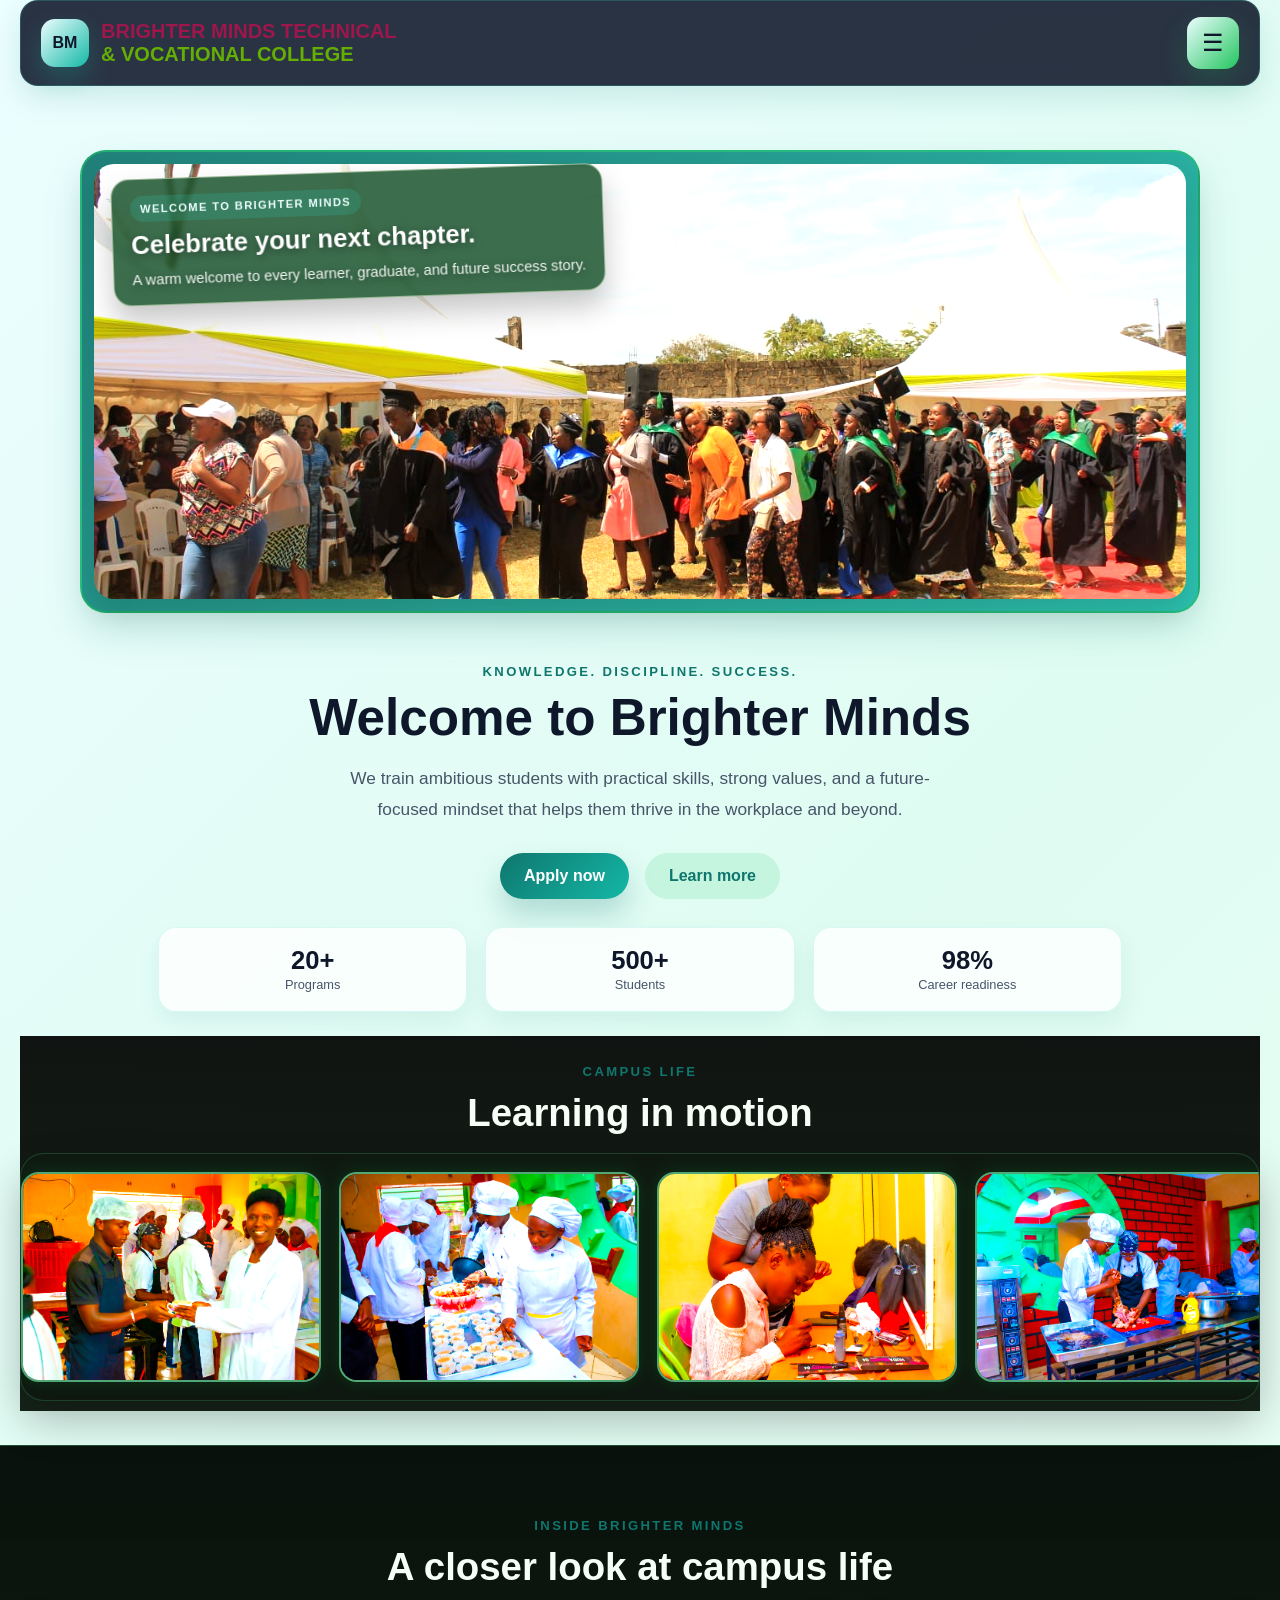
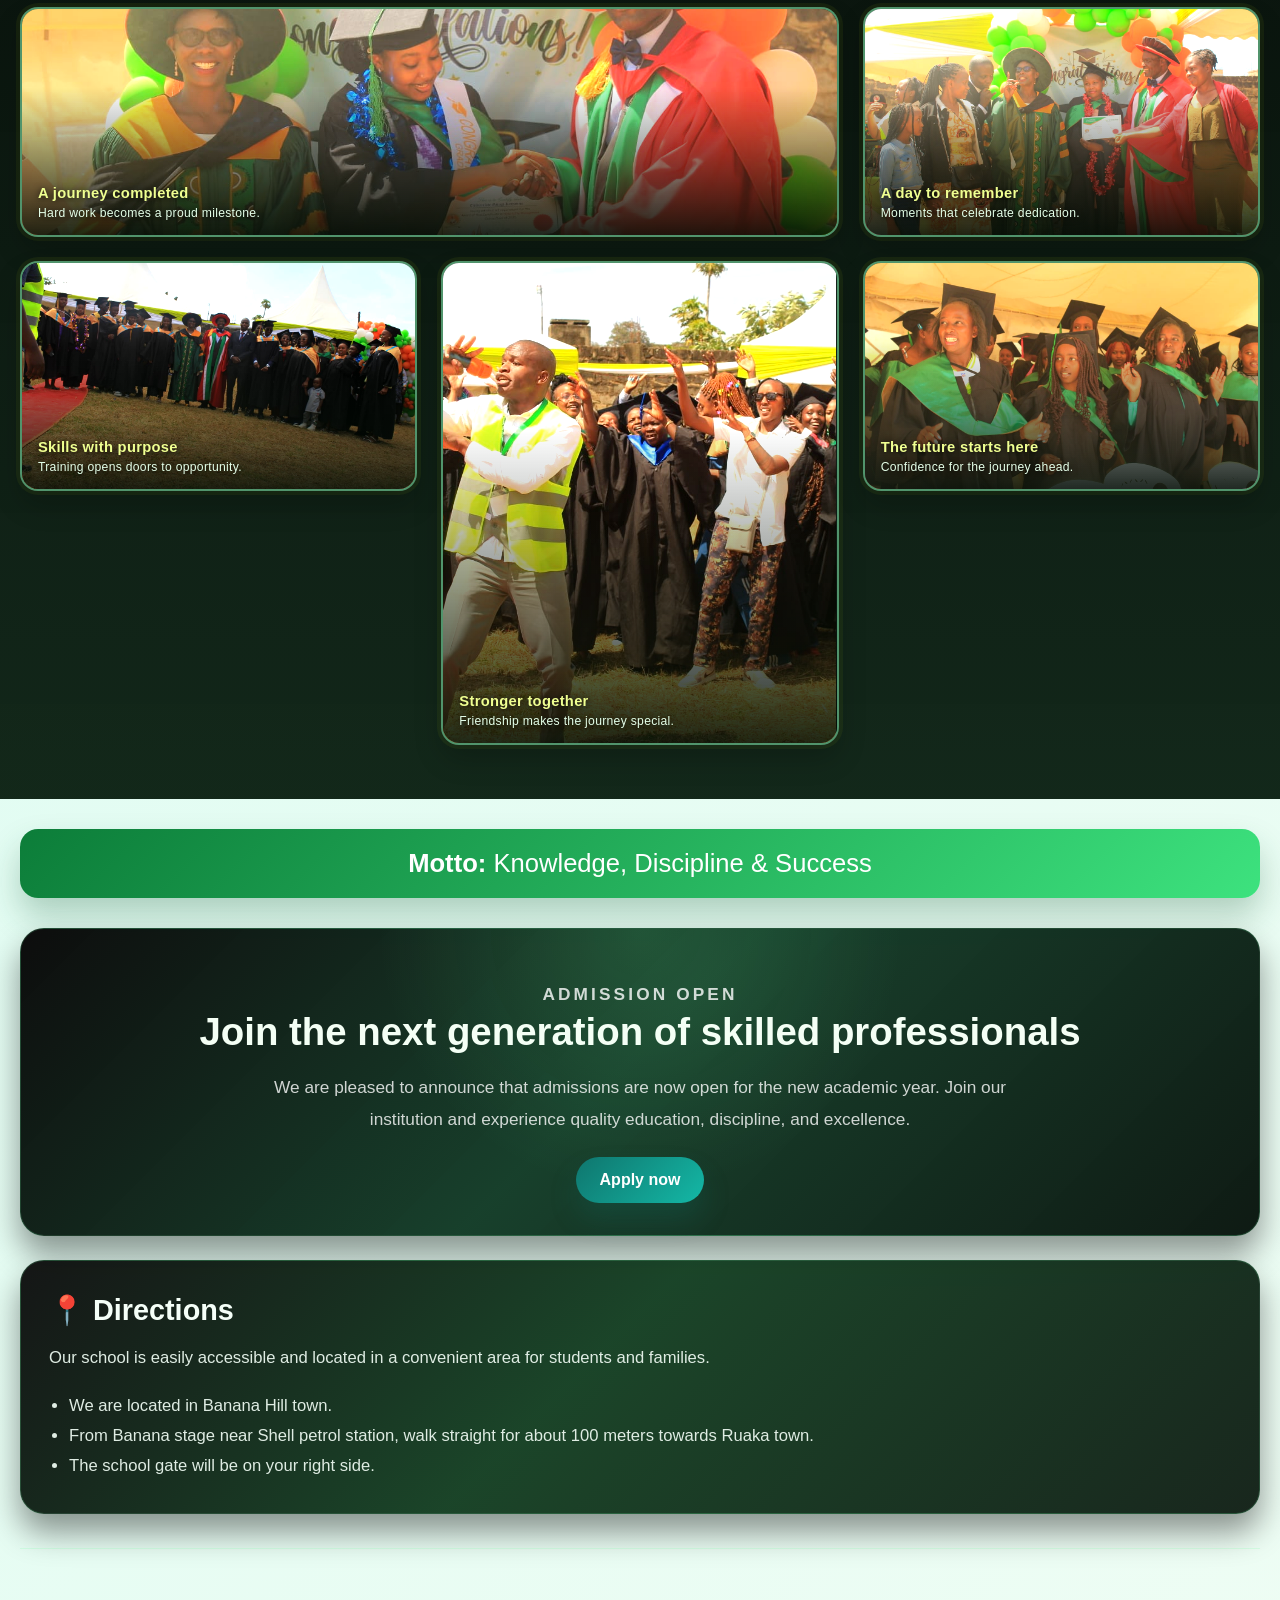
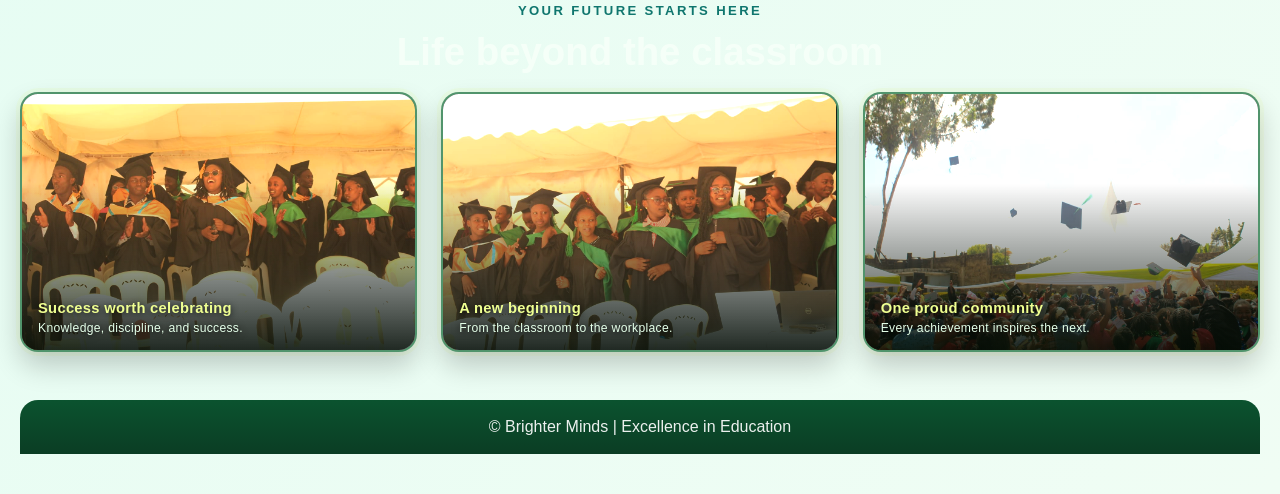
==== index.html @ 49695c00 "Update index.html" ====
<!DOCTYPE html>
<html lang="en">
  <head>
    <meta charset="UTF-8" />
    <meta name="viewport" content="width=device-width, initial-scale=1.0" />
    <meta name="theme-style-mode" content="1" />
    <meta name="robots" content="index,follow" />
    <meta
      name="description"
      content="Brighter Minds College and Brighter Minds Vocational offer practical, career-focused technical and vocational training, admissions, and student support in Kenya."
    />
    <meta
      name="keywords"
      content="Brighter Minds, Brighter Minds College, Brighter Minds Vocational, BMTVc, Brighter Minds Technical and Vocational College, vocational college, technical college, Kenya college, admissions"
    />
    <meta name="author" content="Brighter Minds" />
    <meta property="og:title" content="Brighter Minds College | Brighter Minds Vocational | BMTVc" />
    <meta
      property="og:description"
      content="Career-focused technical and vocational education at Brighter Minds College and Brighter Minds Vocational. Admissions open for new students."
    />
    <meta property="og:type" content="website" />
    <title>Brighter Minds College | Brighter Minds Vocational | BMTVc</title>
    <link rel="stylesheet" href="style1.css" />
  </head>

  <body>
    <div class="page-shell">
      <nav class="topbar" aria-label="Main navigation">
        <div class="brand">
          <span class="brand-mark">BM</span>
          <div>
            <strong style="font-size: 20px; color: #9d174d"><b>BRIGHTER MINDS TECHNICAL</b></strong>
            <small style="font-size: 20px;color: #65af05"><b>& VOCATIONAL COLLEGE</b></small>
          </div>
        </div>

        <div class="dropdown">
          <button class="menu-button" type="button" aria-label="Open menu">☰</button>
          <div class="dropdown-content">
             <a href="index1.html">Courses offered</a>
            <a href="index2.html">Contact information</a>
            <a href="#admission">Admissions</a>
            <a href="#directions">Directions</a>
            <a href="about.html">About us</a>
            <a href="mailto:brightermindsvocational@gmail.com?subject=Admission%20Inquiry">Email us</a>
            <a href="tel:+254726301589">Call us</a>
          </div>
        </div>
      </nav>

      <header class="hero">
        <div class="hero-text">
          <p class="eyebrow">Knowledge. Discipline. Success.</p>
          <h1>Welcome to Brighter Minds</h1>
          <p class="lead">
            We train ambitious students with practical skills, strong values, and a
            future-focused mindset that helps them thrive in the workplace and beyond.
          </p>

          <div class="cta-row">
            <a class="primary-btn" href="#admission">Apply now</a>
            <a class="secondary-btn" href="about.html">Learn more</a>
          </div>

          <ul class="mini-stats">
            <li><strong>20+</strong><span>Programs</span></li>
            <li><strong>500+</strong><span>Students</span></li>
            <li><strong>98%</strong><span>Career readiness</span></li>
          </ul>
        </div>

        <div class="hero-visual">
          <img src="bright11.jpeg" alt="Graduates celebrating at Brighter Minds" />

          <div class="hero-overlay">
            <span class="overlay-tag">Welcome to Brighter Minds</span>
            <h3>Celebrate your next chapter.</h3>
            <p>A warm welcome to every learner, graduate, and future success story.</p>
          </div>
        </div>
      </header>

      <main>
        <section class="gallery-section">
          <div class="section-heading">
            <p class="eyebrow">Campus life</p>
            <h2>Learning in motion</h2>
          </div>

          <div class="marquee" aria-label="Brighter Minds gallery">
            <div class="marquee-track">
              <img src="bright1.jpg" alt="Student learning" />
              <img src="bright2.jpg" alt="School environment" />
              <img src="bright3.jpg" alt="Training activity" />
              <img src="bright4.jpg" alt="Classroom" />
              <img src="bright5.jpg" alt="Students outdoors" />
              <img src="bright6.jpg" alt="Vocational training" />
              <img src="bright7.jpg" alt="Academic life" />
              <img src="bright8.jpg" alt="Student engagement" />
              <img src="bright9.jpg" alt="Community learning" />
              <img src="bright10.jpg" alt="School community" />
            </div>
          </div>
        </section>

        <section class="featured-gallery" aria-labelledby="featured-gallery-title">
          <div class="section-heading">
            <p class="eyebrow">Inside Brighter Minds</p>
            <h2 id="featured-gallery-title">A closer look at campus life</h2>
          </div>

          <div class="image-grid image-grid--wide">
            <figure class="image-grid-item">
              <img src="bright13.jpeg" alt="Students celebrating their graduation journey" loading="lazy" />
              <figcaption><strong>A journey completed</strong><span>Hard work becomes a proud milestone.</span></figcaption>
            </figure>
            <figure class="image-grid-item">
              <img src="bright14.jpeg" alt="Brighter Minds graduates marking a special day" loading="lazy" />
              <figcaption><strong>A day to remember</strong><span>Moments that celebrate dedication.</span></figcaption>
            </figure>
            <figure class="image-grid-item">
              <img src="bright15.jpeg" alt="Graduates celebrating their new qualifications" loading="lazy" />
              <figcaption><strong>Skills with purpose</strong><span>Training opens doors to opportunity.</span></figcaption>
            </figure>
            <figure class="image-grid-item">
              <img src="bright16.jpeg" alt="Brighter Minds students celebrating together" loading="lazy" />
              <figcaption><strong>Stronger together</strong><span>Friendship makes the journey special.</span></figcaption>
            </figure>
            <figure class="image-grid-item">
              <img src="bright17.jpeg" alt="Graduates looking forward to their future" loading="lazy" />
              <figcaption><strong>The future starts here</strong><span>Confidence for the journey ahead.</span></figcaption>
            </figure>
          </div>
        </section>

        <header class="motto-banner">
          <p><strong>Motto:</strong> Knowledge, Discipline & Success</p>
        </header>

        <section id="admission" class="admission">
          <p class="eyebrow accent">Admission open</p>
          <h2>Join the next generation of skilled professionals</h2>
          <p>
            We are pleased to announce that admissions are now open for the new academic
            year. Join our institution and experience quality education, discipline, and
            excellence.
          </p>
          <a class="primary-btn" href="BMSW/index2.html">Apply now</a>
        </section>

        <section id="directions" class="directions">
          <h3>📍 Directions</h3>
          <p>Our school is easily accessible and located in a convenient area for students and families.</p>
          <ul>
            <li>We are located in Banana Hill town.</li>
            <li>From Banana stage near Shell petrol station, walk straight for about 100 meters towards Ruaka town.</li>
            <li>The school gate will be on your right side.</li>
          </ul>
        </section>

        <section class="closing-gallery" aria-labelledby="closing-gallery-title">
          <div class="section-heading">
            <p class="eyebrow">Your future starts here</p>
            <h2 id="closing-gallery-title">Life beyond the classroom</h2>
          </div>
          <div class="closing-gallery-grid">
            <figure class="image-grid-item">
              <img src="bright18.jpeg" alt="Brighter Minds graduates celebrating success" loading="lazy" />
              <figcaption><strong>Success worth celebrating</strong><span>Knowledge, discipline, and success.</span></figcaption>
            </figure>
            <figure class="image-grid-item">
              <img src="bright19.jpeg" alt="Graduates celebrating a new beginning" loading="lazy" />
              <figcaption><strong>A new beginning</strong><span>From the classroom to the workplace.</span></figcaption>
            </figure>
            <figure class="image-grid-item">
              <img src="bright20.jpeg" alt="Brighter Minds graduation community" loading="lazy" />
              <figcaption><strong>One proud community</strong><span>Every achievement inspires the next.</span></figcaption>
            </figure>
          </div>
        </section>
      </main>

      <footer class="site-footer">
        <p>© Brighter Minds | Excellence in Education</p>
      </footer>
    </div>

    <script>
      const dropdown = document.querySelector('.dropdown');
      const menuButton = document.querySelector('.menu-button');

      if (dropdown && menuButton) {
        menuButton.addEventListener('click', function (event) {
          event.stopPropagation();
          dropdown.classList.toggle('open');
        });

        document.addEventListener('click', function (event) {
          if (!dropdown.contains(event.target)) {
            dropdown.classList.remove('open');
          }
        });
      }
    </script>
  </body>
</html>
---- style1.css ----
:root {
  --bg: #f4fbff;
  --surface: rgba(255, 255, 255, 0.82);
  --surface-alt: #e0f2fe;
  --primary: #0f766e;
  --primary-dark: #ecfeff;
  --accent: #22c55e;
  --secondary: #14b8a6;
  --text: #0f172a;
  --muted: #475569;
  --shadow: 0 22px 45px rgba(15, 118, 110, 0.18);
}

* {
  box-sizing: border-box;
}

html {
  scroll-behavior: smooth;
}

body {
  margin: 0;
  font-family: Arial, Helvetica, sans-serif;
  background: linear-gradient(135deg, #ecfeff 0%, #dffcf2 35%, #f0fdf4 100%);
  color: var(--text);
  overflow-x: hidden;
}

img {
  max-width: 100%;
  display: block;
}

button,
a {
  font: inherit;
}

.page-shell {
  width: min(100% - 40px, 1360px);
  margin: 0 auto;
  padding: 0 0 40px;
}

.topbar {
  display: flex;
  align-items: center;
  justify-content: space-between;
  gap: 16px;
  padding: 16px 20px;
  background: rgba(15, 23, 42, 0.88);
  border: 1px solid rgba(45, 212, 191, 0.22);
  backdrop-filter: blur(10px);
  box-shadow: 0 12px 30px rgba(15, 118, 110, 0.14);
  border-radius: 18px;
  position: sticky;
  top: 0;
  z-index: 50;
}

.brand {
  display: flex;
  align-items: center;
  gap: 12px;
  color: var(--primary-dark);
  text-decoration: none;
}

.brand strong {
  display: block;
  font-size: 1.1rem;
  color: #f8fafc;
}

.brand small {
  display: block;
  color: #dbeafe;
  text-decoration: none;
}

.brand strong {
  text-decoration: none;
}

.brand-mark {
  width: 48px;
  height: 48px;
  border-radius: 14px;
  display: grid;
  place-items: center;
  background: linear-gradient(135deg, var(--primary-dark) 0%, var(--secondary) 100%);
  color: #0f172a;
  font-weight: 700;
  box-shadow: 0 12px 24px rgba(20, 184, 166, 0.25);
}

.dropdown {
  position: relative;
  display: inline-block;
}

.menu-button {
  width: 52px;
  height: 52px;
  border: none;
  border-radius: 14px;
  background: linear-gradient(135deg, var(--primary-dark) 0%, var(--accent) 100%);
  color: #0f172a;
  font-size: 1.5rem;
  cursor: pointer;
  box-shadow: 0 12px 30px rgba(34, 197, 94, 0.2);
}

.dropdown-content {
  display: none;
  position: absolute;
  right: 0;
  top: calc(100% + 12px);
  min-width: 220px;
  padding: 10px;
  background: linear-gradient(180deg, rgba(15, 23, 42, 0.97) 0%, rgba(15, 23, 42, 0.97) 100%);
  border-radius: 16px;
  border: 1px solid rgba(45, 212, 191, 0.2);
  box-shadow: var(--shadow);
  z-index: 100;
}

.dropdown-content a {
  display: block;
  padding: 12px 14px;
  text-decoration: none;
  color: #ecfeff;
  border-radius: 10px;
}

.dropdown.open .dropdown-content,
.dropdown:hover .dropdown-content,
.dropdown:focus-within .dropdown-content {
  display: block;
}

.dropdown-content a:hover {
  background: linear-gradient(90deg, rgba(20, 184, 166, 0.18) 0%, rgba(34, 197, 94, 0.2) 100%);
  color: #f8fafc;
  box-shadow: inset 0 0 0 1px rgba(45, 212, 191, 0.18);
}

.hero {
  display: grid;
  grid-template-columns: 1fr;
  gap: clamp(28px, 4vw, 52px);
  align-items: center;
  padding: clamp(36px, 5vw, 72px) 0 24px;
}

.hero-text {
  order: 1;
  width: min(100%, 980px);
  margin: 0 auto;
  padding: 0 8px;
  text-align: center;
}

.eyebrow {
  margin: 0 0 12px;
  font-size: 0.82rem;
  letter-spacing: 0.18em;
  text-transform: uppercase;
  color: var(--primary);
  font-weight: 700;
}

.hero-text h1 {
  margin: 0;
  font-size: clamp(2.5rem, 4vw, 4.4rem);
  line-height: 1.05;
  color: #0f172a;
}

.lead {
  max-width: 620px;
  margin: 18px auto 0;
  font-size: 1.08rem;
  line-height: 1.8;
  color: var(--muted);
}

.cta-row {
  display: flex;
  align-items: center;
  justify-content: center;
  gap: 16px;
  margin-top: 28px;
  flex-wrap: wrap;
}

.primary-btn,
.secondary-btn {
  display: inline-flex;
  align-items: center;
  justify-content: center;
  padding: 14px 24px;
  border-radius: 999px;
  text-decoration: none;
  font-weight: 700;
  transition: transform 0.2s ease, box-shadow 0.2s ease;
}

.primary-btn {
  background: linear-gradient(135deg, var(--primary) 0%, var(--secondary) 100%);
  color: white;
  box-shadow: 0 16px 28px rgba(15, 118, 110, 0.24);
}

.secondary-btn {
  background: rgba(34, 197, 94, 0.14);
  color: var(--primary);
}

.primary-btn:hover,
.secondary-btn:hover {
  transform: translateY(-2px);
}

.mini-stats {
  list-style: none;
  padding: 0;
  margin: 28px 0 0;
  display: grid;
  grid-template-columns: repeat(3, minmax(120px, 1fr));
  gap: 18px;
}

.mini-stats li {
  padding: 18px 14px;
  background: rgba(255, 255, 255, 0.8);
  border-radius: 18px;
  box-shadow: 0 10px 22px rgba(15, 118, 110, 0.08);
  border: 1px solid rgba(45, 212, 191, 0.16);
}

.mini-stats strong {
  display: block;
  color: #0f172a;
  font-size: 1.6rem;
}

.mini-stats span {
  color: var(--muted);
  font-size: 0.8rem;
}

.hero-visual {
  position: relative;
  order: -1;
  width: min(100%, 1120px);
  margin: 0 auto;
  padding: 12px;
  border-radius: 26px;
  background: linear-gradient(135deg, rgba(15, 118, 110, 0.92), rgba(20, 184, 166, 0.88));
  border: 2px solid rgba(34, 197, 94, 0.55);
  box-shadow: 0 18px 38px rgba(15, 118, 110, 0.16);
  animation: heroFrameGlow 4s ease-in-out infinite;
}

.courses-shell {
  min-height: 100vh;
}

.courses-hero {
  display: grid;
  grid-template-columns: minmax(0, 1.4fr) minmax(280px, 0.6fr);
  gap: 28px;
  align-items: stretch;
  padding: clamp(48px, 7vw, 90px) 0 44px;
}

.courses-hero h1 {
  max-width: 760px;
  margin: 0;
  color: var(--text);
  font-size: clamp(2.8rem, 6vw, 5.8rem);
  line-height: 0.98;
  letter-spacing: -0.04em;
}

.courses-lead {
  max-width: 680px;
  margin: 22px 0 0;
  color: var(--muted);
  font-size: 1.12rem;
  line-height: 1.8;
}

.courses-cta {
  justify-content: flex-start;
  margin-top: 30px;
}

.courses-highlight {
  align-self: end;
  padding: 28px;
  color: #ecfeff;
  background: linear-gradient(145deg, #0f766e, #164e63);
  border: 1px solid rgba(45, 212, 191, 0.4);
  border-radius: 24px;
  box-shadow: 0 22px 42px rgba(15, 118, 110, 0.2);
}

.highlight-icon {
  display: grid;
  place-items: center;
  width: 52px;
  height: 52px;
  margin-bottom: 32px;
  border-radius: 15px;
  color: #0f172a;
  background: linear-gradient(135deg, #ccfbf1, #86efac);
  font-weight: 800;
}

.courses-highlight .eyebrow { color: #99f6e4; }

.courses-highlight h2 {
  margin: 0 0 12px;
  color: #f8fafc;
  font-size: clamp(1.6rem, 3vw, 2.3rem);
  line-height: 1.1;
}

.courses-highlight p:last-child {
  margin: 0;
  color: #ccfbf1;
  line-height: 1.7;
}

.course-directory {
  padding: 34px 0 70px;
}

.course-heading {
  max-width: 720px;
  margin-bottom: 28px;
}

.course-heading h2 {
  margin: 0;
  color: var(--text);
  font-size: clamp(2rem, 4vw, 3.4rem);
  line-height: 1.05;
}

.course-heading > p:last-child {
  margin: 14px 0 0;
  color: var(--muted);
  line-height: 1.7;
}

.course-grid {
  display: grid;
  grid-template-columns: repeat(3, minmax(0, 1fr));
  gap: 18px;
}

.course-card {
  position: relative;
  display: flex;
  min-height: 250px;
  flex-direction: column;
  padding: 24px;
  overflow: hidden;
  color: var(--text);
  text-decoration: none;
  background: rgba(255, 255, 255, 0.8);
  border: 1px solid rgba(15, 118, 110, 0.12);
  border-radius: 20px;
  box-shadow: 0 12px 28px rgba(15, 118, 110, 0.07);
  transition: transform 0.25s ease, box-shadow 0.25s ease, border-color 0.25s ease;
}

.course-card::after {
  position: absolute;
  right: -24px;
  bottom: -32px;
  width: 130px;
  height: 130px;
  content: "";
  border-radius: 50%;
  background: var(--card-accent, rgba(20, 184, 166, 0.12));
}

.course-card:hover {
  transform: translateY(-6px);
  border-color: var(--card-accent, rgba(20, 184, 166, 0.4));
  box-shadow: 0 22px 38px rgba(15, 118, 110, 0.14);
}

.course-number {
  position: relative;
  z-index: 1;
  color: var(--card-color, var(--primary));
  font-size: 0.8rem;
  font-weight: 800;
  letter-spacing: 0.14em;
}

.course-card h3 {
  position: relative;
  z-index: 1;
  margin: 38px 0 10px;
  color: var(--text);
  font-size: 1.45rem;
}

.course-card p {
  position: relative;
  z-index: 1;
  margin: 0;
  color: var(--muted);
  line-height: 1.65;
}

.course-link {
  position: relative;
  z-index: 1;
  display: inline-flex;
  gap: 8px;
  align-items: center;
  margin-top: auto;
  padding-top: 20px;
  color: var(--card-color, var(--primary));
  font-weight: 800;
}

.course-card--school { --card-color: #0f766e; --card-accent: rgba(20, 184, 166, 0.16); }
.course-card--ict { --card-color: #2563eb; --card-accent: rgba(96, 165, 250, 0.18); }
.course-card--barista { --card-color: #b45309; --card-accent: rgba(245, 158, 11, 0.18); }
.course-card--hospitality { --card-color: #d97706; --card-accent: rgba(251, 191, 36, 0.2); }
.course-card--care { --card-color: #0d9488; --card-accent: rgba(45, 212, 191, 0.18); }
.course-card--beauty { --card-color: #db2777; --card-accent: rgba(244, 114, 182, 0.18); }

@media (max-width: 820px) {
  .courses-hero { grid-template-columns: 1fr; }
  .courses-highlight { max-width: 560px; }
  .course-grid { grid-template-columns: repeat(2, minmax(0, 1fr)); }
}

@media (max-width: 560px) {
  .courses-hero { padding-top: 42px; }
  .courses-hero h1 { font-size: 2.8rem; }
  .courses-cta { align-items: stretch; flex-direction: column; }
  .courses-cta a { width: 100%; }
  .course-grid { grid-template-columns: 1fr; }
}

.hero-overlay {
  background: rgba(15, 23, 42, 0.64);
  backdrop-filter: blur(2px);
}

.hero-overlay .overlay-tag {
  background: rgba(45, 212, 191, 0.18);
  color: #ecfeff;
}

.hero-overlay h3,
.hero-overlay p {
  color: #f8fafc;
}

@media (max-width: 640px) {
  .page-shell { width: min(100% - 20px, 1360px); }
  .hero-text h1 { font-size: 2.2rem; }
  .mini-stats { grid-template-columns: 1fr; }
}

.hero-visual::before {
  content: "";
  position: absolute;
  inset: 14px;
  border: 2px solid rgba(255,255,255,0.9);
  border-radius: 20px;
  pointer-events: none;
}

.hero-overlay {
  position: absolute;
  left: 28px;
  top: 28px;
  z-index: 2;
  max-width: 72%;
  padding: 16px 18px 14px;
  border-radius: 18px;
  background: rgba(18, 78, 39, 0.82);
  border: 1px solid rgba(241, 255, 215, 0.5);
  backdrop-filter: blur(2px);
  box-shadow: 0 16px 28px rgba(0, 0, 0, 0.22);
  transform: rotate(-2deg);
  transform-origin: left top;
}

.overlay-tag {
  display: inline-block;
  margin-bottom: 8px;
  padding: 7px 10px;
  border-radius: 999px;
  font-size: 0.7rem;
  font-weight: 700;
  letter-spacing: 0.12em;
  text-transform: uppercase;
  background: rgba(83, 239, 126, 0.28);
  color: #f4fff5;
}

.hero-overlay h3 {
  margin: 0;
  color: #ffffff;
  font-size: clamp(1.3rem, 2vw, 2rem);
  line-height: 1.2;
  text-shadow: 0 2px 10px rgba(0, 0, 0, 0.45);
}

.hero-overlay p {
  margin: 8px 0 0;
  color: #f2f7f3;
  line-height: 1.5;
  font-size: 0.92rem;
  text-shadow: 0 2px 10px rgba(0, 0, 0, 0.45);
}

.hero-visual img {
  width: 100%;
  height: clamp(300px, 34vw, 440px);
  min-height: 0;
  object-fit: cover;
  object-position: center;
  border-radius: 20px;
  box-shadow: 0 14px 28px rgba(10, 38, 24, 0.14);
  filter: saturate(1.18) contrast(1.06) brightness(1.1);
  animation: heroReveal 0.9s ease-out both, heroFloat 5s 0.9s ease-in-out infinite;
}

.featured-gallery {
  width: 100vw;
  margin: 34px 0 0 calc(50% - 50vw);
  padding: 72px max(20px, calc((100vw - 1240px) / 2)) 54px;
  border-top: 1px solid rgba(105, 255, 154, 0.18);
  background: linear-gradient(180deg, rgba(5, 13, 7, 0.98), rgba(10, 31, 17, 0.96));
}

.image-grid {
  display: grid;
  grid-template-columns: repeat(3, minmax(0, 1fr));
  grid-auto-rows: 230px;
  gap: 24px;
  max-width: 1240px;
  margin: 0 auto;
}

.image-grid--wide .image-grid-item:nth-child(1),
.image-grid--wide .image-grid-item:nth-child(6) {
  grid-column: span 2;
}

.image-grid--wide .image-grid-item:nth-child(4),
.image-grid--wide .image-grid-item:nth-child(9) {
  grid-row: span 2;
}

.image-grid-item {
  position: relative;
  min-width: 0;
  margin: 0;
  overflow: hidden;
  border: 2px solid rgba(126, 231, 169, 0.58);
  border-radius: 18px;
  background: #132219;
  box-shadow: 0 14px 28px rgba(0, 0, 0, 0.2), 0 0 0 4px rgba(215, 245, 42, 0.06);
}

.image-grid-item--featured {
  grid-column: auto;
  grid-row: auto;
}

.image-grid-item img {
  width: 100%;
  height: 100%;
  object-fit: cover;
  filter: saturate(1.16) contrast(1.05) brightness(1.1);
  opacity: 0;
  transform: translateY(18px) scale(1.02);
  animation: imageFadeUp 0.8s ease forwards;
  transition: transform 0.45s ease, filter 0.45s ease;
}

.image-grid-item:nth-child(2) img { animation-delay: 0.12s; }
.image-grid-item:nth-child(3) img { animation-delay: 0.2s; }
.image-grid-item:nth-child(4) img { animation-delay: 0.28s; }
.image-grid-item:nth-child(5) img { animation-delay: 0.36s; }

.image-grid-item::after {
  content: "";
  position: absolute;
  inset: 35% 0 0;
  background: linear-gradient(transparent, rgba(2, 12, 5, 0.88));
  pointer-events: none;
}

.image-grid-item:hover img {
  transform: scale(1.06);
  filter: saturate(1.28) contrast(1.08) brightness(1.18);
}

.image-grid-item figcaption {
  position: absolute;
  right: 16px;
  bottom: 14px;
  left: 16px;
  z-index: 1;
  color: #efff91;
  font-size: 0.92rem;
  font-weight: 700;
  letter-spacing: 0.02em;
  text-shadow: 0 1px 7px rgba(0, 0, 0, 0.9);
}

.image-grid-item figcaption span {
  display: block;
  margin-top: 4px;
  color: #e4ffe9;
  font-size: 0.76rem;
  font-weight: 400;
  line-height: 1.35;
}

.closing-gallery {
  margin-top: 34px;
  padding: 54px 0 16px;
  border-top: 1px solid rgba(105, 255, 154, 0.18);
}

.closing-gallery-grid {
  display: grid;
  grid-template-columns: repeat(3, minmax(0, 1fr));
  gap: 24px;
}

.closing-gallery-grid .image-grid-item {
  height: 260px;
}

@keyframes heroFloat {
  0%, 100% {
    transform: translateY(0px);
  }
  50% {
    transform: translateY(-8px);
  }
}

@keyframes heroReveal {
  from {
    opacity: 0;
    filter: saturate(1.18) contrast(1.06) brightness(0.8);
  }
  to {
    opacity: 1;
    filter: saturate(1.18) contrast(1.06) brightness(1.1);
  }
}

@keyframes heroFrameGlow {
  0%, 100% {
    box-shadow: 0 18px 38px rgba(14, 127, 61, 0.18), 0 0 0 rgba(215, 245, 42, 0);
  }
  50% {
    box-shadow: 0 22px 44px rgba(14, 127, 61, 0.3), 0 0 24px rgba(215, 245, 42, 0.2);
  }
}

.gallery-section {
  padding: 28px 0 10px;
  background: linear-gradient(180deg, rgba(7, 10, 8, 0.96) 0%, rgba(14, 28, 17, 0.96) 100%);
}

.section-heading {
  margin-bottom: 18px;
  text-align: center;
}

.section-heading h2 {
  margin: 0;
  font-size: clamp(1.8rem, 3vw, 3rem);
  color: #f5fff8;
}

.marquee {
  overflow: hidden;
  position: relative;
  border-radius: 24px;
  background: rgba(15, 24, 17, 0.96);
  border: 1px solid rgba(105, 255, 154, 0.18);
  box-shadow: 0 20px 40px rgba(0, 0, 0, 0.25);
  padding: 18px 0;
}

.marquee-track {
  display: flex;
  align-items: center;
  gap: 18px;
  width: max-content;
  animation: scroll-right-left 26s linear infinite;
}

.marquee-track img {
  width: 300px;
  height: 210px;
  object-fit: cover;
  border-radius: 18px;
  flex-shrink: 0;
  border: 2px solid rgba(126, 231, 169, 0.62);
  filter: saturate(1.16) contrast(1.05) brightness(1.1);
  box-shadow: 0 12px 25px rgba(0, 0, 0, 0.1), 0 0 18px rgba(57, 217, 106, 0.16);
  animation: imageFloat 6s ease-in-out infinite alternate;
}

@keyframes imageFloat {
  0% {
    transform: translateY(0px) scale(1);
  }
  100% {
    transform: translateY(-6px) scale(1.02);
  }
}

@keyframes scroll-right-left {
  from {
    transform: translateX(0);
  }
  to {
    transform: translateX(-50%);
  }
}

@keyframes imageFadeUp {
  0% {
    opacity: 0;
    transform: translateY(18px) scale(1.02);
  }
  100% {
    opacity: 1;
    transform: translateY(0) scale(1);
  }
}

.motto-banner {
  margin: 30px 0;
  background: linear-gradient(135deg, #0c7d39 0%, #3de27e 100%);
  color: white;
  padding: 20px 18px;
  border-radius: 18px;
  text-align: center;
  box-shadow: 0 18px 32px rgba(29, 95, 59, 0.28);
}

.motto-banner p {
  margin: 0;
  font-size: clamp(1.2rem, 2vw, 2rem);
}

.admission,
.directions {
  margin-top: 24px;
  border-radius: 24px;
  padding: 32px 28px;
  background: linear-gradient(135deg, rgba(12, 12, 12, 0.96) 0%, rgba(18, 61, 32, 0.96) 45%, rgba(15, 30, 20, 0.96) 100%);
  box-shadow: 0 18px 32px rgba(0, 0, 0, 0.42);
  border: 1px solid rgba(113, 255, 172, 0.18);
}

.admission {
  text-align: center;
  background:
    radial-gradient(circle at top, rgba(105, 255, 154, 0.14), transparent 38%),
    linear-gradient(135deg, rgba(8, 8, 8, 0.98) 0%, rgba(15, 56, 35, 0.96) 48%, rgba(10, 22, 15, 0.98) 100%);
}

.accent {
  color: #d5f759;
}

.admission h2 {
  margin: 0;
  color: #f4fff5;
  font-size: clamp(2rem, 3vw, 3rem);
}

.admission p {
  max-width: 760px;
  margin: 18px auto 0;
  line-height: 1.8;
  color: rgba(255, 255, 255, 0.8);
  font-size: 1.08rem;
}

.admission .primary-btn {
  margin-top: 22px;
}

.directions h3 {
  margin: 0 0 14px;
  font-size: clamp(1.8rem, 2vw, 2.5rem);
  color: #f5fff8;
}

.directions p,
.directions li {
  color: #dfece3;
  line-height: 1.8;
  font-size: 1.04rem;
}

.directions ul {
  margin: 18px 0 0;
  padding-left: 20px;
}

.site-footer {
  background: linear-gradient(180deg, #0b532f 0%, #0b3d24 100%);
  color: rgba(255, 255, 255, 0.92);
  text-align: center;
  padding: 18px 20px;
  border-radius: 18px 18px 0 0;
  margin-top: 32px;
}

.site-footer p {
  margin: 0;
}

@media (max-width: 860px) {
  .hero {
    grid-template-columns: 1fr;
    padding-top: 28px;
  }

  .hero-visual img {
    height: clamp(250px, 42vw, 340px);
  }

  .image-grid {
    grid-template-columns: repeat(2, minmax(0, 1fr));
    gap: 18px;
  }

  .image-grid--wide .image-grid-item:nth-child(1),
  .image-grid--wide .image-grid-item:nth-child(6) {
    grid-column: auto;
  }

  .image-grid--wide .image-grid-item:nth-child(4),
  .image-grid--wide .image-grid-item:nth-child(9) {
    grid-row: auto;
  }

  .closing-gallery-grid {
    grid-template-columns: repeat(2, minmax(0, 1fr));
  }
}

@media (max-width: 560px) {
  .page-shell {
    width: min(100% - 24px, 520px);
  }

  .topbar {
    padding: 12px 14px;
  }

  .featured-gallery {
    padding-top: 48px;
    padding-right: 12px;
    padding-left: 12px;
  }

  .image-grid {
    grid-template-columns: 1fr;
    grid-auto-rows: 230px;
    gap: 18px;
  }

  .image-grid-item--featured {
    grid-column: auto;
    grid-row: auto;
  }

  .closing-gallery-grid {
    grid-template-columns: 1fr;
    gap: 18px;
  }

  .closing-gallery-grid .image-grid-item {
    height: 230px;
  }

  .brand strong {
    font-size: 0.95rem;
  }

  .mini-stats {
    grid-template-columns: 1fr;
  }

  .marquee-track img {
    width: 240px;
    height: 170px;
  }

  .hero-visual img {
    height: 240px;
  }

  .admission,
  .directions {
    padding: 22px 16px;
  }
}
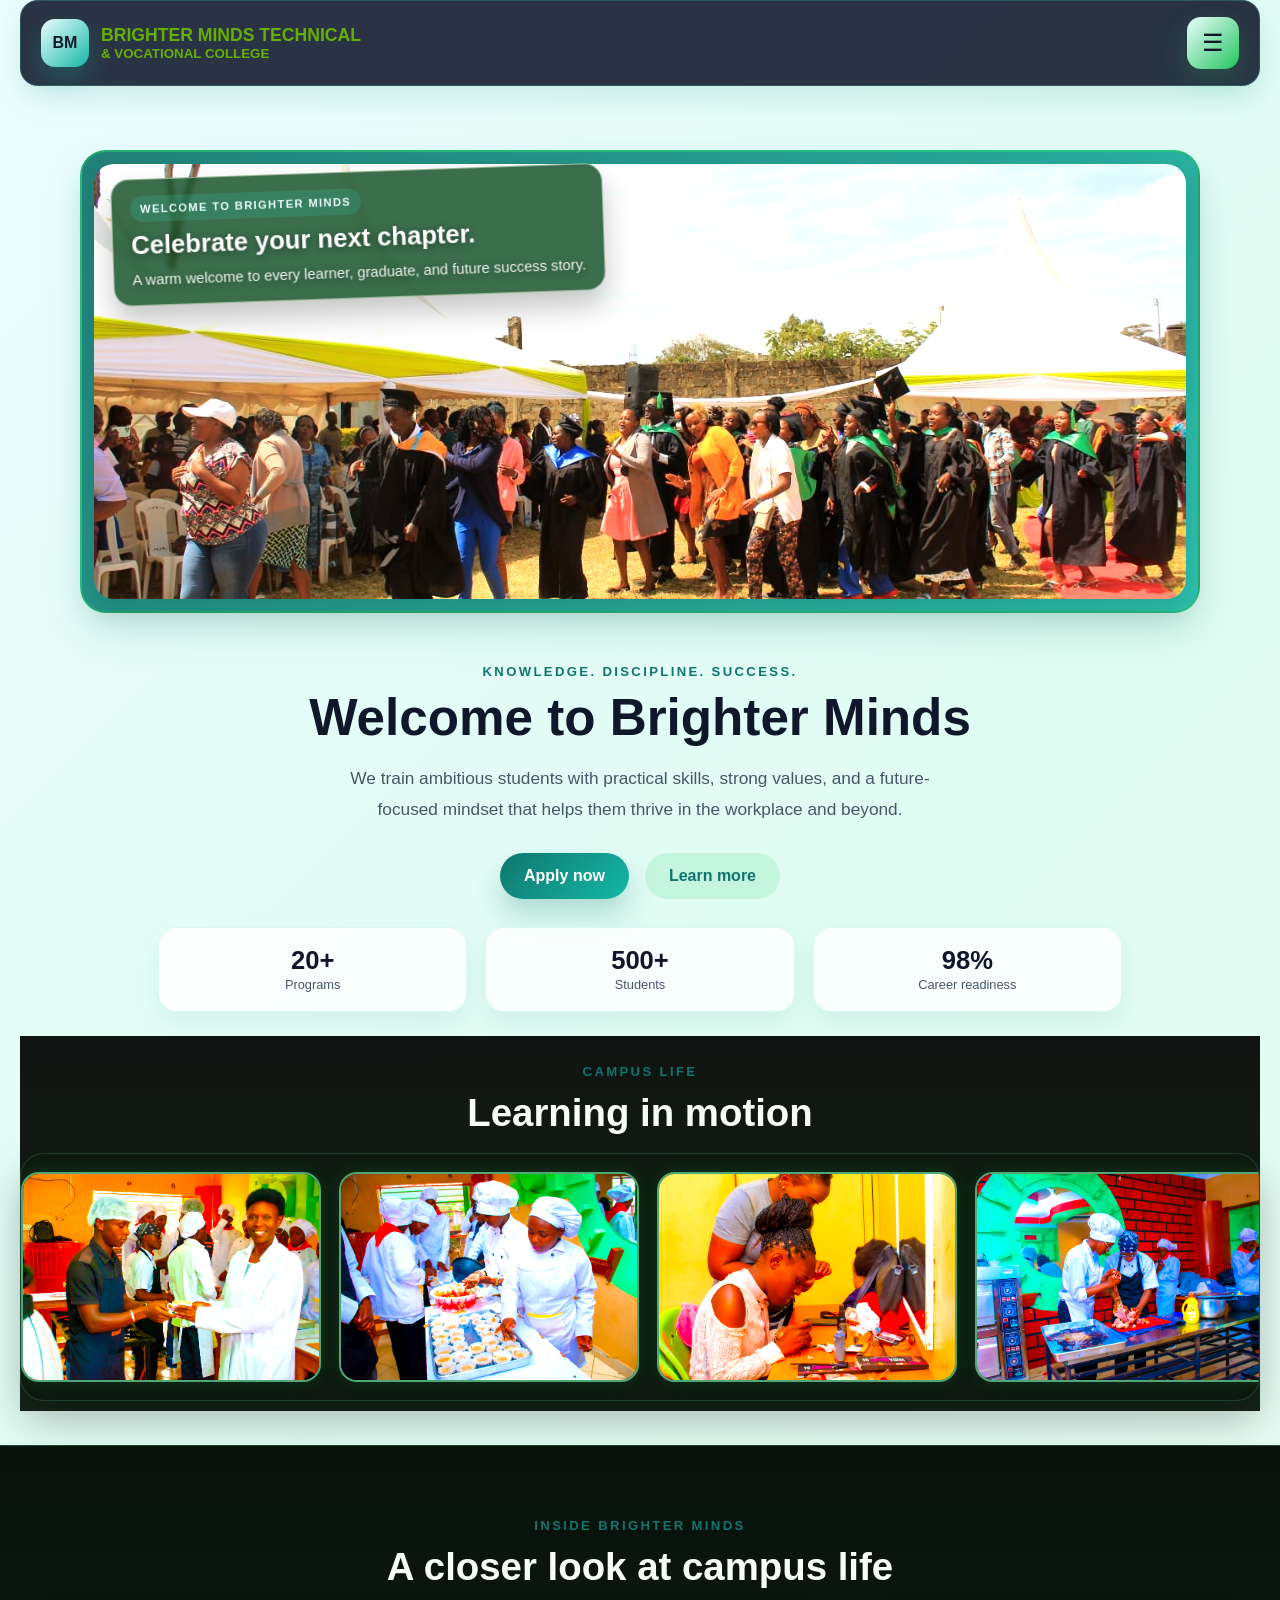
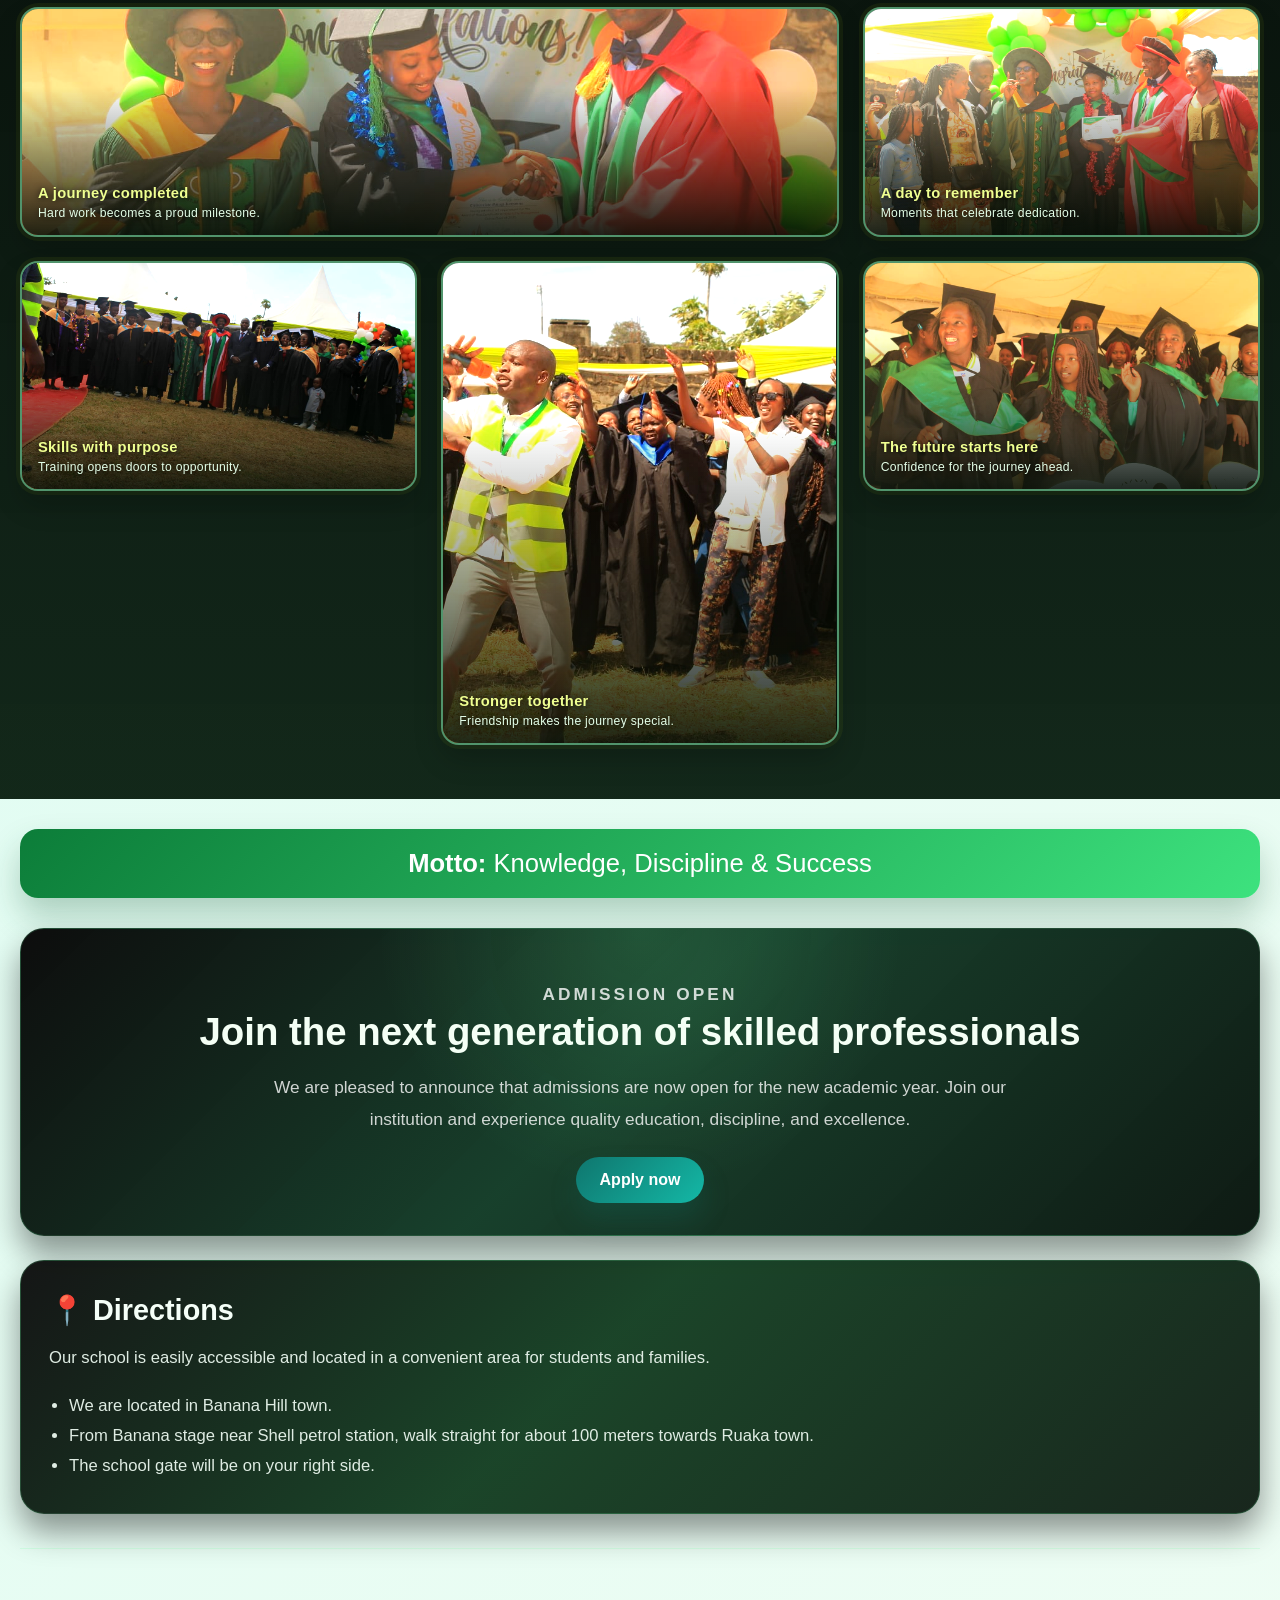
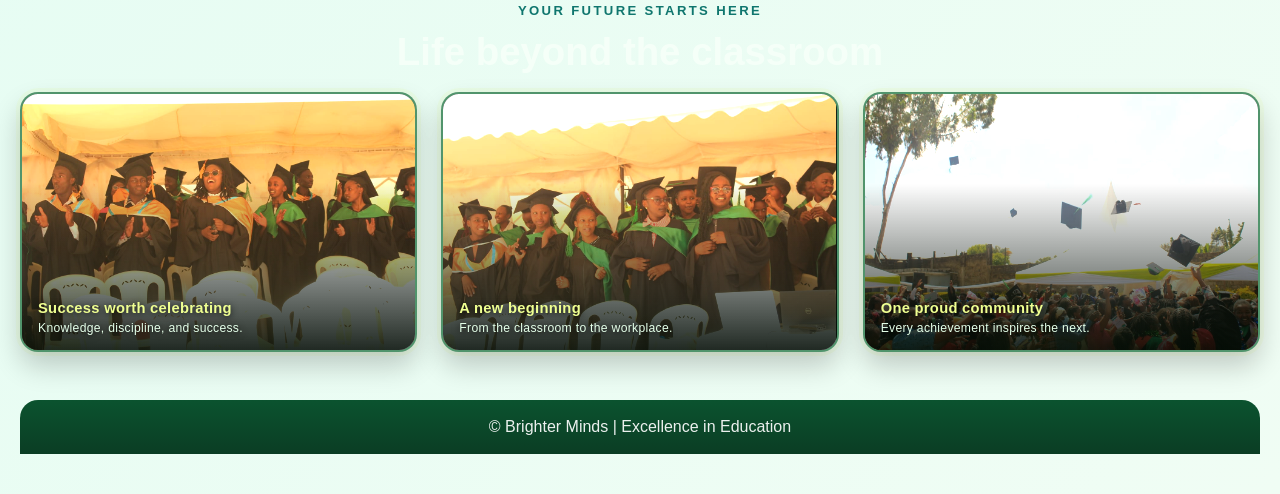
==== commit b1a3f17a: "Update brand styling in index.html" ====
--- a/index.html
+++ b/index.html
@@ -30,8 +30,8 @@
         <div class="brand">
           <span class="brand-mark">BM</span>
           <div>
-            <strong style="font-size: 20px; color: #9d174d"><b>BRIGHTER MINDS TECHNICAL</b></strong>
-            <small style="font-size: 20px;color: #65af05"><b>& VOCATIONAL COLLEGE</b></small>
+            <strong style="color: #65af05"><b>BRIGHTER MINDS TECHNICAL</b></strong>
+            <small style="color: #65af05"><b>& VOCATIONAL COLLEGE</b></small>
           </div>
         </div>
 
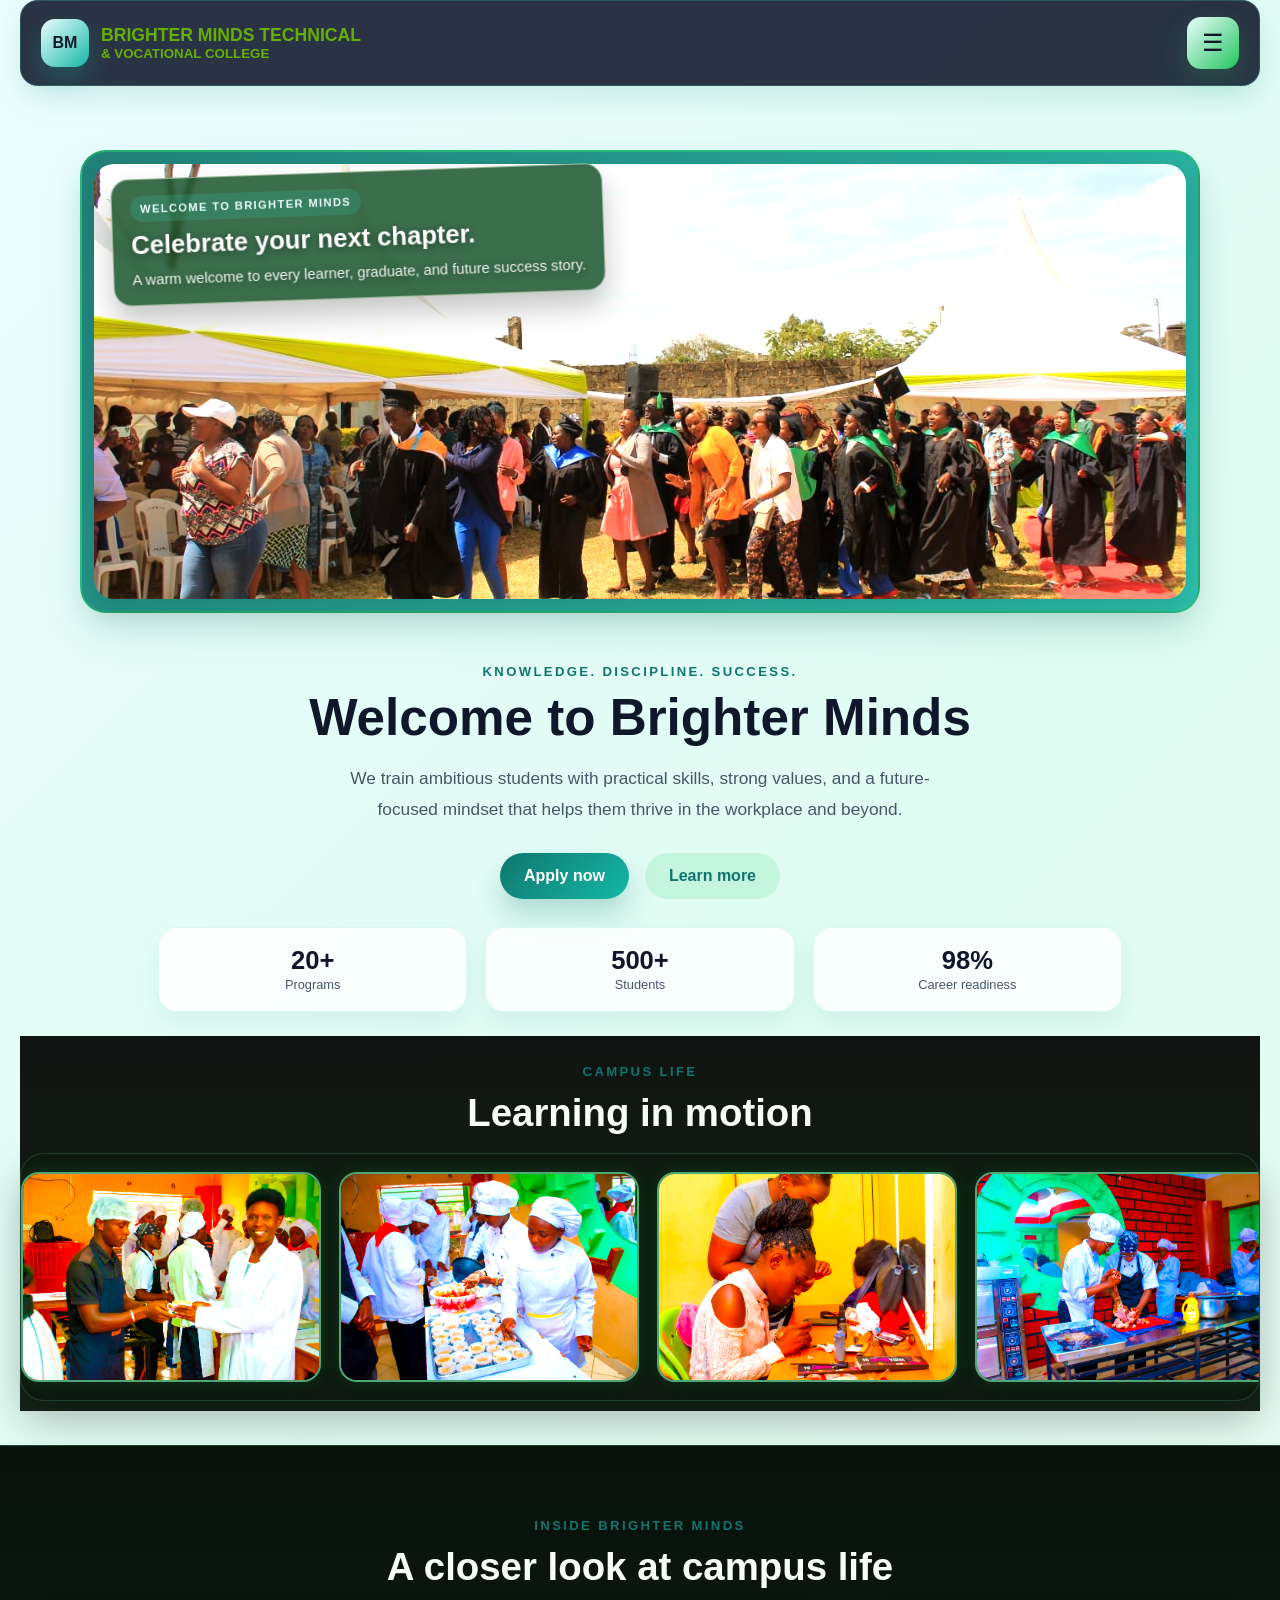
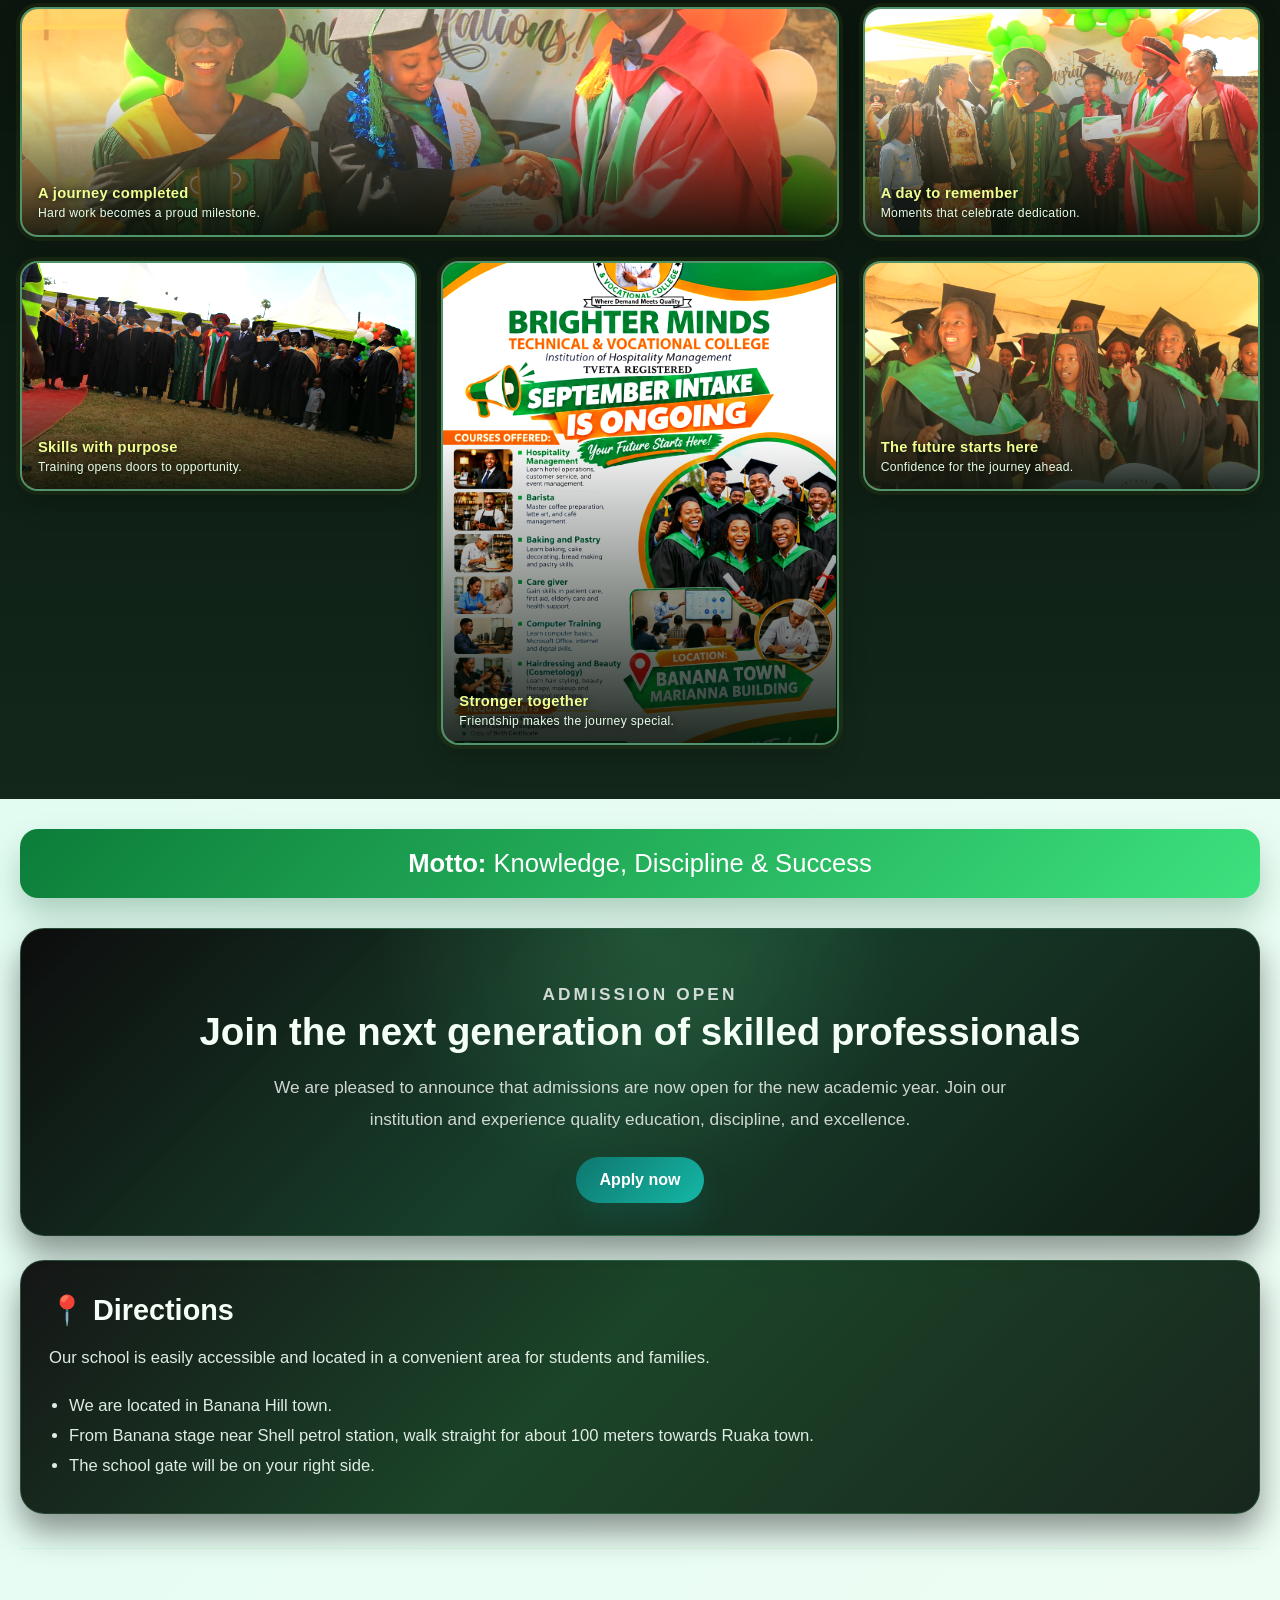
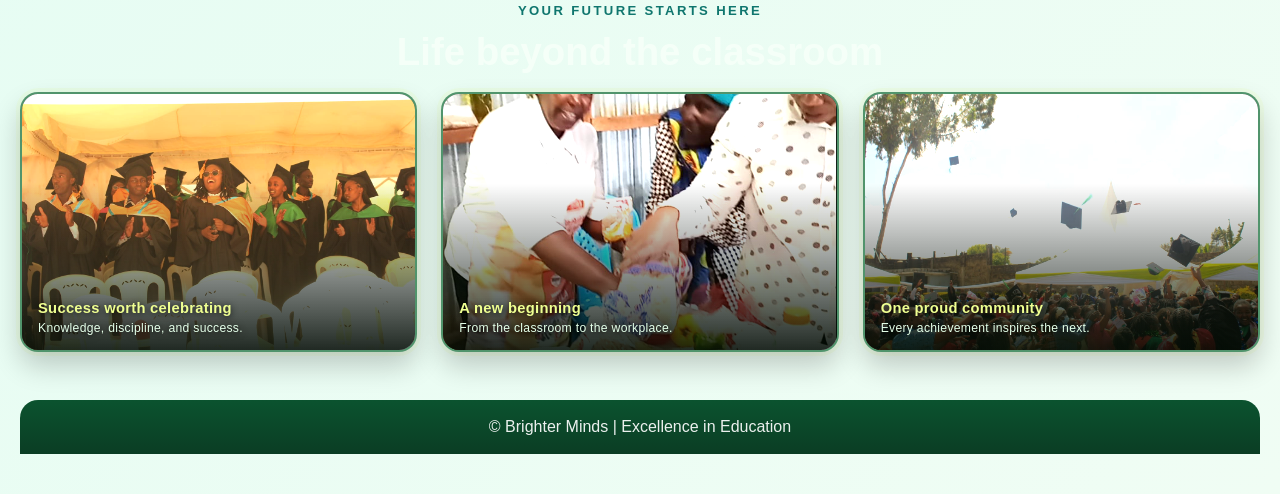
==== commit 5aea9eda: "Update index.html" ====
--- a/index.html
+++ b/index.html
@@ -59,7 +59,7 @@
           </p>
 
           <div class="cta-row">
-            <a class="primary-btn" href="#admission">Apply now</a>
+            <a class="primary-btn" href="#index2">Apply now</a>
             <a class="secondary-btn" href="about.html">Learn more</a>
           </div>
 
